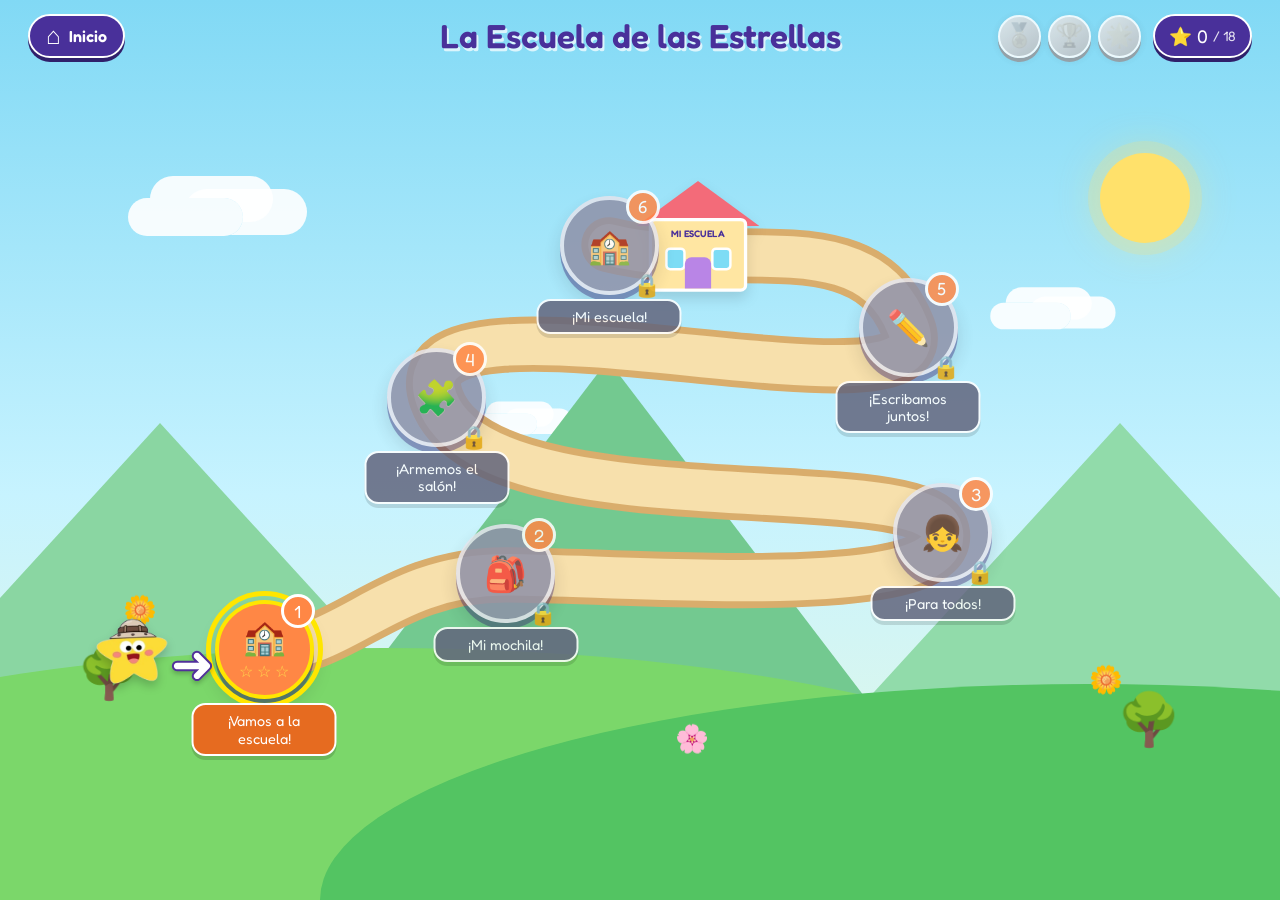
==== pages/certificado.html @ da43c196 "six juegos" ====
<!DOCTYPE html>
<html lang="es">
<head>
    <meta charset="UTF-8">
    <meta name="viewport" content="width=device-width, initial-scale=1.0">
    <meta name="theme-color" content="#101B48">
    <title>Certificado | Estrellitas del Saber</title>
    <link rel="icon" type="image/webp" href="../img/personajes/starly/starly2.webp">
    <link rel="stylesheet" href="../styles/global.css">
    <link rel="stylesheet" href="../styles/certificado.css">
    <script src="../js/certificado.js" defer></script>
</head>
<body>
    <main class="certificado-final" id="certificado-final">
        <div class="certificado-cielo" id="certificado-cielo" aria-hidden="true"></div>

        <section class="final-escena final-escena-certificado" id="escena-certificado">
            <header class="final-encabezado">
                <span class="final-marca">ESTRELLITAS DEL SABER</span>
                <h1>¡Misión cumplida!</h1>
                <p>¡Completaste nuestra aventura!</p>
            </header>

            <div class="final-entrega">
                <div class="final-starly">
                    <img
                        src="../img/personajes/starly/starly2.webp"
                        alt="Starly felicitando al tripulante"
                        class="final-starly-imagen"
                    >
                    <div class="final-starly-sombra"></div>
                </div>

                <article class="final-diploma" id="diploma">
                    <div class="final-diploma-interior">
                        <div class="final-diploma-decoracion">★ ✦ ★</div>
                        <p class="final-diploma-marca">ESTRELLITAS DEL SABER</p>
                        <h2>Certificado de logro</h2>
                        <p>Se reconoce a nuestro</p>
                        <strong class="final-diploma-nombre">¡Gran Tripulante!</strong>
                        <p class="final-diploma-descripcion">
                            Por completar las seis misiones de esta
                            aventura y aprender que todos los niños
                            y las niñas tienen derecho a la educación.
                        </p>
                        <div class="final-diploma-medalla">
                            <span>★</span>
                            <strong>ESTRELLA<br>DEL SABER</strong>
                        </div>
                        <p class="final-diploma-estrellas" id="certificado-estrellas">
                            18 estrellas de aventura
                        </p>
                        <p class="final-diploma-firma">Con cariño, Starly</p>
                    </div>
                </article>
            </div>

            <p class="final-mensaje" id="mensaje-certificado" aria-live="polite">
                ¡Lo logramos, tripulante!
            </p>

            <div class="final-acciones">
                <button class="final-boton final-boton-secundario"
                        id="btn-guardar" type="button">
                    Guardar certificado
                </button>
                <button class="final-boton final-boton-principal"
                        id="btn-continuar" type="button" disabled>
                    Finalizar aventura
                </button>
            </div>
        </section>

        <section class="final-escena final-escena-despedida"
                 id="escena-despedida" hidden>
            <div class="final-despedida-texto"
                 id="texto-despedida" aria-live="polite">
                ¡Hasta pronto, tripulante!
            </div>

            <div class="final-espacio-vuelo">
                <div class="final-nave" id="final-nave">
                    <div class="final-nave-punta"></div>
                    <div class="final-nave-cuerpo"></div>
                    <div class="final-nave-ventana">
                        <img src="../img/personajes/starly/starly2.webp"
                             alt="Starly dentro de la nave">
                    </div>
                    <div class="final-nave-aleta final-nave-aleta-izquierda"></div>
                    <div class="final-nave-aleta final-nave-aleta-derecha"></div>
                    <div class="final-nave-motor"></div>
                    <div class="final-nave-fuego"></div>
                </div>
                <div class="final-plataforma"></div>
            </div>
        </section>

        <section class="final-escena final-escena-fin"
                 id="escena-fin" hidden>
            <div class="final-fin-contenido">
                <div class="final-fin-estrella">★</div>
                <h2>¡FIN!</h2>
                <p>¡Nunca dejes de aprender!</p>
                <span>ESTRELLITAS DEL SABER</span>
                <button class="final-boton final-boton-principal"
                        id="btn-volver" type="button">
                    Volver al mapa
                </button>
            </div>
        </section>

        <button class="final-control-audio"
                id="btn-audio" type="button"
                aria-label="Activar o desactivar narración">
            🔊
        </button>
    </main>
</body>
</html>
---- styles/global.css ----
/* ==========================================
   ESTRELLAS DEL SABER
   ESTILOS GLOBALES
========================================== */

/* ==========================================
   TIPOGRAFÍAS LOCALES
========================================== */

@font-face {
  font-family: 'Fredoka';
  src: url('./fonts/Fredoka-Regular.ttf') format('truetype');
  font-weight: 400;
  font-style: normal;
  font-display: swap;
}

@font-face {
  font-family: 'Fredoka';
  src: url('./fonts/Fredoka-SemiBold.ttf') format('truetype');
  font-weight: 600;
  font-style: normal;
  font-display: swap;
}

@font-face {
  font-family: 'Nunito';
  src: url('./fonts/Nunito-Regular.ttf') format('truetype');
  font-weight: 400;
  font-style: normal;
  font-display: swap;
}

@font-face {
  font-family: 'Nunito';
  src: url('./fonts/Nunito-Bold.ttf') format('truetype');
  font-weight: 700;
  font-style: normal;
  font-display: swap;
}

/* ==========================================
   2. VARIABLES DE COLORES
========================================== */

:root {

  /* Colores principales */
  --color-espacio: #171044;
  --color-morado: #49309A;
  --color-morado-claro: #8467D7;

  /* Colores de acento */
  --color-amarillo: #FFD84D;
  --color-naranja: #FF8745;
  --color-celeste: #55D6F5;

  /* Colores de texto */
  --color-blanco: #FFFFFF;
  --color-blanco-suave: #FFF9F0;

  /* Colores de retroalimentación */
  --color-acierto: #43C98B;
  --color-error: #F36B79;

  /* Tipografías */
  --fuente-titulos: 'Fredoka', sans-serif;
  --fuente-textos: 'Nunito', sans-serif;

}


/* ==========================================
   3. REINICIO DE ESTILOS
========================================== */

* {
  margin: 0;
  padding: 0;
  box-sizing: border-box;
}

html {
  width: 100%;
  min-height: 100%;
}

body {
  min-height: 100vh;
  min-height: 100dvh;

  font-family: var(--fuente-textos);
  font-size: 16px;

  color: var(--color-blanco);
  background-color: var(--color-espacio);

  -webkit-font-smoothing: antialiased;
}


/* ==========================================
   4. TIPOGRAFÍA GENERAL
========================================== */

h1,
h2,
h3,
h4,
h5,
h6 {
  font-family: var(--fuente-titulos);
  font-weight: 600;
  line-height: 1.2;
}

p {
  font-family: var(--fuente-textos);
  line-height: 1.5;
}

button,
input,
textarea,
select {
  font: inherit;
}


/* ==========================================
   5. ELEMENTOS GENERALES
========================================== */

img {
  display: block;
  max-width: 100%;
  height: auto;
}

button {
  cursor: pointer;
}

button:disabled {
  cursor: not-allowed;
}

a {
  color: inherit;
}

:focus-visible {
  outline: 3px solid var(--color-celeste);
  outline-offset: 4px;
}
---- styles/certificado.css ----
/* ESTRELLITAS DEL SABER - CERTIFICADO FINAL */

.certificado-final {
    --final-morado: var(--color-morado, #6241ad);
    --final-amarillo: var(--color-amarillo, #ffdc63);
    position: relative;
    isolation: isolate;
    min-height: 100vh;
    min-height: 100dvh;
    overflow: hidden;
    color: #ffffff;
    background:
        radial-gradient(ellipse at 50% 40%, #314f99 0%, transparent 65%),
        linear-gradient(180deg, #15265e 0%, #091331 100%);
}

.certificado-final [hidden] {
    display: none !important;
}

.certificado-cielo {
    position: absolute;
    inset: 0;
    z-index: -1;
    pointer-events: none;
    overflow: hidden;
}

.final-estrella-fondo {
    position: absolute;
    left: var(--x);
    top: var(--y);
    width: var(--tamano);
    height: var(--tamano);
    border-radius: 50%;
    background: #ffffff;
    opacity: .6;
    animation: final-titilar var(--duracion) ease-in-out infinite alternate;
    animation-delay: var(--retraso);
}

@keyframes final-titilar {
    from { opacity: .2; transform: scale(.7); }
    to { opacity: 1; transform: scale(1.3); }
}

.final-escena {
    position: relative;
    width: 100%;
    min-height: 100vh;
    min-height: 100dvh;
    padding: 25px 18px;
}

.final-escena-certificado {
    display: flex;
    flex-direction: column;
    align-items: center;
    justify-content: center;
    gap: 18px;
    text-align: center;
}

.final-encabezado h1,
.final-fin-contenido h2,
.final-despedida-texto {
    font-family: var(--fuente-titulos, inherit);
}

.final-encabezado h1 {
    margin: 8px 0;
    color: #ffec98;
    font-size: clamp(2rem, 5vw, 3.2rem);
    line-height: 1.15;
    text-shadow: 0 4px 12px #0005;
}

.final-encabezado p {
    margin: 0;
    font-size: clamp(.95rem, 2vw, 1.15rem);
}

.final-marca {
    color: var(--final-amarillo);
    font-size: .8rem;
    font-weight: 800;
    letter-spacing: .15em;
}

.final-entrega {
    display: flex;
    align-items: center;
    justify-content: center;
    gap: 25px;
    width: min(100%, 900px);
}

.final-starly {
    flex: 0 0 22%;
    animation: final-flotar 2.6s ease-in-out infinite;
}

.final-starly-imagen {
    display: block;
    width: 100%;
    max-width: 190px;
    max-height: 240px;
    object-fit: contain;
    filter: drop-shadow(0 8px 12px #0005);
}

.final-starly-sombra {
    width: 65%;
    height: 12px;
    margin: 0 auto;
    border-radius: 50%;
    background: #0005;
    filter: blur(6px);
}

@keyframes final-flotar {
    0%, 100% { transform: translateY(0); }
    50% { transform: translateY(-12px); }
}

.final-diploma {
    flex: 1;
    max-width: 600px;
    padding: 9px;
    border: 5px solid #e7b94d;
    border-radius: 15px;
    background: #fff6d6;
    color: #30345f;
    box-shadow: 0 15px 40px #0005;
    animation: final-entregar .8s ease both;
}

.final-diploma-interior {
    padding: clamp(15px, 3vw, 28px);
    border: 2px solid #e1c57d;
    border-radius: 7px;
    background:
        radial-gradient(circle at top, #ffffff 0%, transparent 70%),
        #fffaf0;
}

.final-diploma-decoracion {
    color: #d9a82d;
    font-size: 1.5rem;
    letter-spacing: .25em;
}

.final-diploma-marca {
    margin: 7px 0;
    color: var(--final-morado);
    font-size: .75rem;
    font-weight: 800;
    letter-spacing: .12em;
}

.final-diploma h2 {
    margin: 8px 0 14px;
    color: #51358c;
    font-family: var(--fuente-titulos, inherit);
    font-size: clamp(1.4rem, 3vw, 2.2rem);
}

.final-diploma p {
    margin: 9px auto;
    line-height: 1.5;
}

.final-diploma-nombre {
    display: block;
    margin: 10px 0;
    color: #aa7b20;
    font-family: var(--fuente-titulos, inherit);
    font-size: clamp(1.4rem, 3vw, 2rem);
}

.final-diploma-descripcion {
    max-width: 420px;
    font-size: .95rem;
}

.final-diploma-medalla {
    display: inline-flex;
    align-items: center;
    justify-content: center;
    gap: 9px;
    margin: 12px auto;
    padding: 8px 18px;
    border: 2px solid #d8ab38;
    border-radius: 40px;
    background: #fff0b5;
    color: #77551b;
}

.final-diploma-medalla span {
    font-size: 2rem;
}

.final-diploma-medalla strong {
    font-size: .72rem;
    line-height: 1.25;
}

.final-diploma-estrellas {
    color: #a67b21;
    font-size: .85rem;
    font-weight: 800;
}

.final-diploma-firma {
    color: var(--final-morado);
    font-weight: 800;
}

@keyframes final-entregar {
    from {
        opacity: 0;
        transform: translateY(35px) scale(.88);
    }
    to {
        opacity: 1;
        transform: translateY(0) scale(1);
    }
}

.final-mensaje {
    min-height: 28px;
    margin: 0;
    color: #ffefa2;
    font-size: clamp(1rem, 2.5vw, 1.3rem);
    font-weight: 800;
}

.final-acciones {
    display: flex;
    justify-content: center;
    flex-wrap: wrap;
    gap: 12px;
}

.final-boton {
    min-height: 48px;
    padding: 11px 22px;
    border: 3px solid #ffffff;
    border-radius: 30px;
    font-family: var(--fuente-titulos, inherit);
    font-size: 1rem;
    font-weight: 800;
    cursor: pointer;
    transition: transform .2s ease, opacity .2s ease;
}

.final-boton:hover:not(:disabled) {
    transform: translateY(-3px);
}

.final-boton:focus-visible,
.final-control-audio:focus-visible {
    outline: 4px solid var(--final-amarillo);
    outline-offset: 4px;
}

.final-boton:disabled {
    opacity: .55;
    cursor: wait;
}

.final-boton-principal {
    background: var(--final-amarillo);
    color: #42256f;
    box-shadow: 0 5px 0 #b48128;
}

.final-boton-secundario {
    background: var(--final-morado);
    color: #ffffff;
    box-shadow: 0 5px 0 #32216a;
}

.final-control-audio {
    position: fixed;
    z-index: 50;
    top: 16px;
    right: 16px;
    display: grid;
    place-items: center;
    width: 45px;
    height: 45px;
    border: 2px solid #ffffff;
    border-radius: 50%;
    background: var(--final-morado);
    color: #ffffff;
    font-size: 1.3rem;
    cursor: pointer;
}

.final-escena-despedida {
    text-align: center;
}

.final-despedida-texto {
    position: relative;
    z-index: 5;
    max-width: 750px;
    margin: 9vh auto 0;
    color: #fff0a0;
    font-size: clamp(1.5rem, 4vw, 2.7rem);
    font-weight: 800;
    text-shadow: 0 4px 14px #0007;
}

.final-espacio-vuelo {
    position: absolute;
    inset: 0;
    overflow: hidden;
}

.final-plataforma {
    position: absolute;
    bottom: 9%;
    left: 50%;
    width: min(360px, 75vw);
    height: 28px;
    transform: translateX(-50%);
    border-radius: 50%;
    background: #4865a0;
    box-shadow: 0 0 30px #89baff44;
}

.final-nave {
    position: absolute;
    z-index: 2;
    bottom: calc(9% + 20px);
    left: 50%;
    width: 150px;
    height: 225px;
    transform: translateX(-50%);
    transform-origin: center 70%;
    filter: drop-shadow(0 10px 12px #0005);
}

.final-nave-punta {
    position: absolute;
    z-index: 2;
    top: 0;
    left: 25px;
    width: 100px;
    height: 130px;
    background: #f16a7b;
    clip-path: polygon(50% 0, 100% 100%, 0 100%);
}

.final-nave-cuerpo {
    position: absolute;
    z-index: 3;
    top: 90px;
    left: 25px;
    width: 100px;
    height: 110px;
    border-radius: 12px 12px 35px 35px;
    background: linear-gradient(90deg, #c4e4ff, #ffffff, #b5d6f5);
}

.final-nave-ventana {
    position: absolute;
    z-index: 5;
    top: 92px;
    left: 46px;
    display: grid;
    place-items: center;
    width: 58px;
    height: 58px;
    overflow: hidden;
    border: 7px solid #6173b5;
    border-radius: 50%;
    background: #a6eaff;
}

.final-nave-ventana img {
    width: 100%;
    height: 100%;
    object-fit: contain;
}

.final-nave-aleta {
    position: absolute;
    z-index: 1;
    bottom: 24px;
    width: 47px;
    height: 80px;
    background: #f16a7b;
}

.final-nave-aleta-izquierda {
    left: 0;
    clip-path: polygon(100% 0, 100% 100%, 0 100%);
}

.final-nave-aleta-derecha {
    right: 0;
    clip-path: polygon(0 0, 100% 100%, 0 100%);
}

.final-nave-motor {
    position: absolute;
    z-index: 4;
    bottom: 20px;
    left: 40px;
    width: 70px;
    height: 22px;
    border-radius: 8px;
    background: #5369aa;
}

.final-nave-fuego {
    position: absolute;
    z-index: 0;
    bottom: -70px;
    left: 52px;
    width: 46px;
    height: 105px;
    opacity: 0;
    background: linear-gradient(
        #fff7a1,
        #ffc22b 40%,
        #ff693d 80%,
        transparent
    );
    clip-path: polygon(0 0, 100% 0, 75% 75%, 50% 100%, 25% 75%);
    transform-origin: top;
}

.final-nave.encendida .final-nave-fuego {
    opacity: 1;
    animation: final-fuego .15s ease-in-out infinite alternate;
}

.final-nave.temblando {
    animation: final-temblor .15s linear infinite alternate;
}

.final-nave.despegando {
    animation: final-despegue 5s cubic-bezier(.35, 0, .65, 1) forwards;
}

@keyframes final-fuego {
    from { transform: scaleY(.8); }
    to { transform: scaleY(1.15); }
}

@keyframes final-temblor {
    from { translate: -3px 0; }
    to { translate: 3px 0; }
}

@keyframes final-despegue {
    0% {
        transform: translateX(-50%) translateY(0) scale(1);
        opacity: 1;
    }
    20% {
        transform: translateX(-50%) translateY(-55px) scale(1);
    }
    50% {
        transform: translateX(-40%) translateY(-35vh) scale(.7);
    }
    80% {
        transform: translateX(10vw) translateY(-70vh) scale(.25);
        opacity: 1;
    }
    100% {
        transform: translateX(20vw) translateY(-100vh) scale(.03);
        opacity: 0;
    }
}

.final-escena-fin {
    display: grid;
    place-items: center;
    text-align: center;
}

.final-fin-contenido {
    display: flex;
    flex-direction: column;
    align-items: center;
    gap: 15px;
    animation: final-aparecer 1s ease both;
}

.final-fin-estrella {
    color: var(--final-amarillo);
    font-size: 5rem;
    filter: drop-shadow(0 0 20px #ffdf64);
    animation: final-flotar 3s ease-in-out infinite;
}

.final-fin-contenido h2 {
    margin: 0;
    color: #fff0a0;
    font-size: clamp(4rem, 12vw, 7rem);
}

.final-fin-contenido p {
    margin: 0;
    font-size: clamp(1.2rem, 3vw, 1.8rem);
    font-weight: 800;
}

.final-fin-contenido > span {
    color: #c4d8ff;
    font-size: .85rem;
    font-weight: 800;
    letter-spacing: .15em;
}

.final-fin-contenido .final-boton {
    margin-top: 20px;
}

@keyframes final-aparecer {
    from { opacity: 0; }
    to { opacity: 1; }
}

@media (max-width: 650px) {
    .final-escena-certificado {
        padding: 65px 12px 24px;
        gap: 12px;
    }

    .final-entrega {
        flex-direction: column;
        gap: 6px;
    }

    .final-starly {
        flex: none;
        width: 100px;
    }

    .final-starly-imagen {
        max-height: 110px;
    }

    .final-diploma {
        width: min(100%, 440px);
    }

    .final-diploma-interior {
        padding: 12px;
    }

    .final-diploma p {
        margin: 6px auto;
    }

    .final-boton {
        padding: 10px 15px;
        font-size: .9rem;
    }

    .final-nave {
        scale: .8;
        transform-origin: bottom center;
    }
}

@media (max-height: 700px) and (min-width: 651px) {
    .final-escena-certificado {
        gap: 8px;
        padding: 12px;
    }

    .final-starly-imagen {
        max-height: 155px;
    }

    .final-diploma-interior {
        padding: 10px 18px;
    }
}

@media (prefers-reduced-motion: reduce) {
    .final-estrella-fondo,
    .final-starly,
    .final-diploma,
    .final-fin-estrella {
        animation: none;
    }

    .final-nave.temblando {
        animation: none;
    }

    .final-nave.despegando {
        animation: final-despegue-reducido .5s ease forwards;
    }

    @keyframes final-despegue-reducido {
        to {
            opacity: 0;
            transform: translateX(-50%) translateY(-80px) scale(.5);
        }
    }
}

@media print {
    @page {
        size: landscape;
        margin: 12mm;
    }

    body,
    .certificado-final {
        background: #ffffff !important;
    }

    .certificado-cielo,
    .final-encabezado,
    .final-starly,
    .final-mensaje,
    .final-acciones,
    .final-control-audio,
    .final-escena-despedida,
    .final-escena-fin {
        display: none !important;
    }

    .final-escena-certificado {
        display: flex !important;
        min-height: auto;
        padding: 0;
    }

    .final-entrega {
        width: 100%;
    }

    .final-diploma {
        width: 100%;
        max-width: none;
        animation: none;
        box-shadow: none;
        print-color-adjust: exact;
        -webkit-print-color-adjust: exact;
    }

    .final-diploma-interior {
        padding: 35px;
    }
}
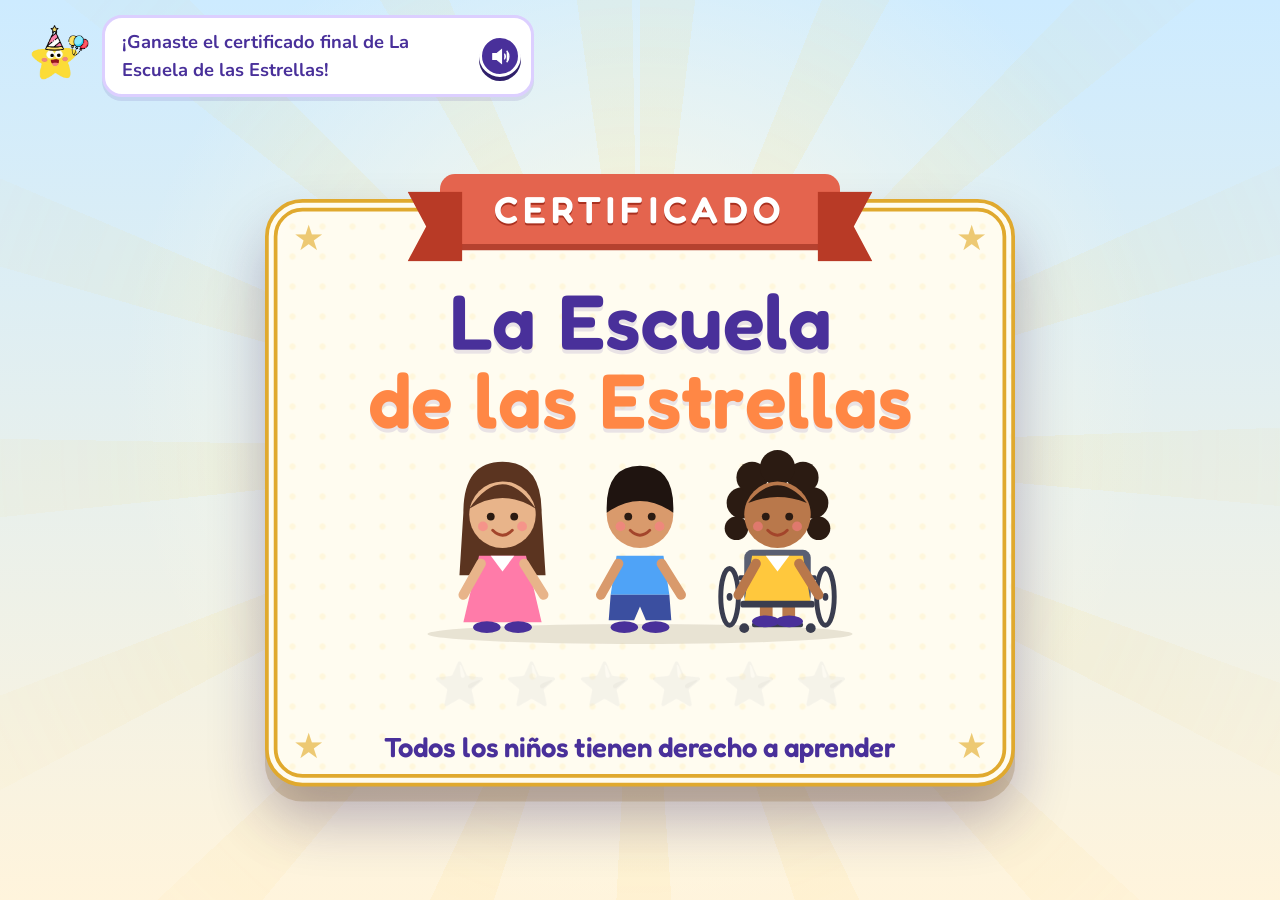
==== commit 7b68e991: "fy" ====
--- a/pages/certificado.html
+++ b/pages/certificado.html
@@ -1,120 +1,117 @@
-
 <!DOCTYPE html>
 <html lang="es">
 <head>
     <meta charset="UTF-8">
     <meta name="viewport" content="width=device-width, initial-scale=1.0">
-    <meta name="theme-color" content="#101B48">
     <title>Certificado | Estrellitas del Saber</title>
-    <link rel="icon" type="image/webp" href="../img/personajes/starly/starly2.webp">
     <link rel="stylesheet" href="../styles/global.css">
     <link rel="stylesheet" href="../styles/certificado.css">
     <script src="../js/certificado.js" defer></script>
 </head>
-<body>
-    <main class="certificado-final" id="certificado-final">
-        <div class="certificado-cielo" id="certificado-cielo" aria-hidden="true"></div>
+<body class="cer-pagina">
+    <main class="cer-escena" id="cer-escena">
 
-        <section class="final-escena final-escena-certificado" id="escena-certificado">
-            <header class="final-encabezado">
-                <span class="final-marca">ESTRELLITAS DEL SABER</span>
-                <h1>¡Misión cumplida!</h1>
-                <p>¡Completaste nuestra aventura!</p>
-            </header>
+        <!-- Fondo: de día para el certificado, de noche para el viaje -->
+        <div class="cer-cielo"></div>
+        <div class="cer-rayos" id="cer-rayos"></div>
+        <div class="cer-noche"></div>
+        <div class="cer-globos" id="cer-globos"></div>
+        <div class="cer-estrellas" id="cer-estrellas"></div>
+        <span class="cer-planeta p1"></span>
+        <span class="cer-planeta p2"></span>
 
-            <div class="final-entrega">
-                <div class="final-starly">
-                    <img
-                        src="../img/personajes/starly/starly2.webp"
-                        alt="Starly felicitando al tripulante"
-                        class="final-starly-imagen"
-                    >
-                    <div class="final-starly-sombra"></div>
-                </div>
+        <!-- Starly -->
+        <div class="cer-guia" id="cer-guia">
+            <img
+                src="../img/personajes/starly/starly_globos.webp"
+                alt="Starly"
+                class="cer-starly"
+                id="cer-starly"
+            >
 
-                <article class="final-diploma" id="diploma">
-                    <div class="final-diploma-interior">
-                        <div class="final-diploma-decoracion">★ ✦ ★</div>
-                        <p class="final-diploma-marca">ESTRELLITAS DEL SABER</p>
-                        <h2>Certificado de logro</h2>
-                        <p>Se reconoce a nuestro</p>
-                        <strong class="final-diploma-nombre">¡Gran Tripulante!</strong>
-                        <p class="final-diploma-descripcion">
-                            Por completar las seis misiones de esta
-                            aventura y aprender que todos los niños
-                            y las niñas tienen derecho a la educación.
-                        </p>
-                        <div class="final-diploma-medalla">
-                            <span>★</span>
-                            <strong>ESTRELLA<br>DEL SABER</strong>
-                        </div>
-                        <p class="final-diploma-estrellas" id="certificado-estrellas">
-                            18 estrellas de aventura
-                        </p>
-                        <p class="final-diploma-firma">Con cariño, Starly</p>
-                    </div>
-                </article>
-            </div>
+            <div class="cer-dialogo">
+                <p id="cer-mensaje" aria-live="polite">¡Ganaste el certificado final!</p>
 
-            <p class="final-mensaje" id="mensaje-certificado" aria-live="polite">
-                ¡Lo logramos, tripulante!
-            </p>
-
-            <div class="final-acciones">
-                <button class="final-boton final-boton-secundario"
-                        id="btn-guardar" type="button">
-                    Guardar certificado
-                </button>
-                <button class="final-boton final-boton-principal"
-                        id="btn-continuar" type="button" disabled>
-                    Finalizar aventura
+                <button type="button" id="cer-audio" class="cer-audio" aria-label="Escuchar a Starly">
+                    <svg viewBox="0 0 24 24" aria-hidden="true">
+                        <path d="M4 9v6h4l5 4V5L8 9H4z"></path>
+                        <path d="M16 9a5 5 0 0 1 0 6M18.5 6a9 9 0 0 1 0 12"></path>
+                    </svg>
                 </button>
             </div>
-        </section>
+        </div>
 
-        <section class="final-escena final-escena-despedida"
-                 id="escena-despedida" hidden>
-            <div class="final-despedida-texto"
-                 id="texto-despedida" aria-live="polite">
-                ¡Hasta pronto, tripulante!
+        <!-- El certificado -->
+        <div class="cer-zona" id="cer-zona">
+            <div class="cer-caja" id="cer-caja">
+                <div class="cer-escala">
+                    <section class="cer-diploma" id="cer-diploma" aria-label="Certificado Estrellitas del Saber">
+                        <div class="cer-marco">
+                            <span class="cer-esquina e1">★</span>
+                            <span class="cer-esquina e2">★</span>
+                            <span class="cer-esquina e3">★</span>
+                            <span class="cer-esquina e4">★</span>
+
+                            <div class="cer-cinta"><span>CERTIFICADO</span></div>
+
+                            <h1 class="cer-titulo" id="cer-titulo" aria-label="Estrellitas del Saber"></h1>
+
+                            <div class="cer-ninos" id="cer-ninos"></div>
+
+                            <ol class="cer-sellos" id="cer-sellos" aria-label="Misiones completadas">
+                                <li>⭐</li>
+                                <li>⭐</li>
+                                <li>⭐</li>
+                                <li>⭐</li>
+                                <li>⭐</li>
+                                <li>⭐</li>
+                            </ol>
+
+                            <p class="cer-lema">Todos los niños tienen derecho a aprender</p>
+
+                            <button type="button" class="cer-medalla" id="cer-medalla" aria-label="Medalla de estrella">
+                                <span class="cer-cintas"><i></i><i></i></span>
+                                <span class="cer-disco"><b>⭐</b></span>
+                            </button>
+
+                            <span class="cer-brillo" aria-hidden="true"></span>
+                        </div>
+                    </section>
+                </div>
             </div>
+        </div>
 
-            <div class="final-espacio-vuelo">
-                <div class="final-nave" id="final-nave">
-                    <div class="final-nave-punta"></div>
-                    <div class="final-nave-cuerpo"></div>
-                    <div class="final-nave-ventana">
-                        <img src="../img/personajes/starly/starly2.webp"
-                             alt="Starly dentro de la nave">
-                    </div>
-                    <div class="final-nave-aleta final-nave-aleta-izquierda"></div>
-                    <div class="final-nave-aleta final-nave-aleta-derecha"></div>
-                    <div class="final-nave-motor"></div>
-                    <div class="final-nave-fuego"></div>
-                </div>
-                <div class="final-plataforma"></div>
+        <!-- El cohete de Starly -->
+        <div class="cer-nave-pos" id="cer-nave-pos" hidden>
+            <div class="cer-nave" id="cer-nave">
+                <img
+                    src="../img/personajes/starly/starlycohete.webp"
+                    alt="Starly en su cohete"
+                    class="cer-cohete"
+                    id="cer-cohete"
+                    loading="eager"
+                    decoding="async"
+                >
+                <span class="cer-cohete-respaldo" id="cer-cohete-respaldo" hidden aria-hidden="true">🚀</span>
             </div>
-        </section>
+        </div>
 
-        <section class="final-escena final-escena-fin"
-                 id="escena-fin" hidden>
-            <div class="final-fin-contenido">
-                <div class="final-fin-estrella">★</div>
-                <h2>¡FIN!</h2>
-                <p>¡Nunca dejes de aprender!</p>
-                <span>ESTRELLITAS DEL SABER</span>
-                <button class="final-boton final-boton-principal"
-                        id="btn-volver" type="button">
-                    Volver al mapa
-                </button>
-            </div>
-        </section>
+        <div class="cer-lineas" id="cer-lineas"></div>
 
-        <button class="final-control-audio"
-                id="btn-audio" type="button"
-                aria-label="Activar o desactivar narración">
-            🔊
-        </button>
+        <div class="cer-fugaz" id="cer-fugaz" hidden>
+            <span class="cer-cola" id="cer-cola"></span>
+            <span class="cer-cabeza">★</span>
+        </div>
+
+        <p class="cer-despedida" id="cer-despedida" hidden aria-label="¡Hasta pronto!"></p>
+
+        <!-- Botones finales -->
+        <nav class="cer-botones" id="cer-botones" hidden>
+            <a href="../index.html" class="cer-boton cer-inicio"><span aria-hidden="true">🏠</span>Inicio</a>
+            <a href="mapa.html" class="cer-boton cer-mapa"><span aria-hidden="true">🗺️</span>Mapa</a>
+        </nav>
+
+        <div class="cer-efectos" id="cer-efectos"></div>
     </main>
 </body>
-</html>
+</html>
--- a/styles/certificado.css
+++ b/styles/certificado.css
@@ -1,657 +1,1228 @@
-
 /* ESTRELLITAS DEL SABER - CERTIFICADO FINAL */
 
-.certificado-final {
-    --final-morado: var(--color-morado, #6241ad);
-    --final-amarillo: var(--color-amarillo, #ffdc63);
-    position: relative;
-    isolation: isolate;
-    min-height: 100vh;
+.cer-pagina {
+    margin: 0;
     min-height: 100dvh;
     overflow: hidden;
-    color: #ffffff;
-    background:
-        radial-gradient(ellipse at 50% 40%, #314f99 0%, transparent 65%),
-        linear-gradient(180deg, #15265e 0%, #091331 100%);
-}
-
-.certificado-final [hidden] {
-    display: none !important;
-}
-
-.certificado-cielo {
-    position: absolute;
-    inset: 0;
-    z-index: -1;
-    pointer-events: none;
-    overflow: hidden;
-}
-
-.final-estrella-fondo {
-    position: absolute;
-    left: var(--x);
-    top: var(--y);
-    width: var(--tamano);
-    height: var(--tamano);
-    border-radius: 50%;
-    background: #ffffff;
-    opacity: .6;
-    animation: final-titilar var(--duracion) ease-in-out infinite alternate;
-    animation-delay: var(--retraso);
-}
-
-@keyframes final-titilar {
-    from { opacity: .2; transform: scale(.7); }
-    to { opacity: 1; transform: scale(1.3); }
-}
-
-.final-escena {
+    background: #BDE9FF;
+}
+
+.cer-escena,
+.cer-escena *,
+.cer-escena *::before,
+.cer-escena *::after {
+    box-sizing: border-box;
+}
+
+.cer-escena {
+    --cer-fuente: var(--fuente-titulos, "Trebuchet MS"), "Trebuchet MS", Arial, sans-serif;
+    --cer-morado: var(--color-morado, #5B3FB5);
+    --cer-amarillo: var(--color-amarillo, #FFD84D);
+    --cer-naranja: var(--color-naranja, #FF8745);
+    --cer-espacio: var(--color-espacio, #171044);
     position: relative;
     width: 100%;
-    min-height: 100vh;
-    min-height: 100dvh;
-    padding: 25px 18px;
-}
-
-.final-escena-certificado {
+    height: 100dvh;
+    overflow: hidden;
+    isolation: isolate;
+    font-family: var(--fuente-textos, "Trebuchet MS", Arial, sans-serif);
+    user-select: none;
+    -webkit-user-select: none;
+}
+
+.cer-escena [hidden] { display: none !important; }
+
+/* ---------- Fondo ---------- */
+
+.cer-cielo {
+    position: absolute;
+    inset: 0;
+    background:
+        radial-gradient(circle at 50% 44%, #FFFBEA, transparent 64%),
+        linear-gradient(180deg, #CDEBFF, #FFF4DC);
+}
+
+.cer-rayos {
+    position: absolute;
+    top: 50%;
+    left: 50%;
+    width: 170vmax;
+    height: 170vmax;
+    margin: -85vmax 0 0 -85vmax;
+    border-radius: 50%;
+    background: repeating-conic-gradient(rgba(255, 214, 84, 0.17) 0 7deg, transparent 7deg 22deg);
+    -webkit-mask-image: radial-gradient(circle, #000 0, transparent 55%);
+    mask-image: radial-gradient(circle, #000 0, transparent 55%);
+    opacity: 0;
+    transition: opacity 1.4s ease;
+}
+
+.cer-rayos.on {
+    opacity: 1;
+    animation: cer-girar 50s linear infinite;
+}
+
+.cer-noche {
+    position: absolute;
+    inset: 0;
+    opacity: 0;
+    background:
+        radial-gradient(ellipse at 72% 18%, rgba(110, 80, 220, 0.55), transparent 55%),
+        linear-gradient(180deg, #0B0830, #241672 62%, #3E2A94);
+    transition: opacity 2.6s ease;
+}
+
+.cer-estrellas {
+    position: absolute;
+    inset: 0;
+    opacity: 0;
+    transition: opacity 2.6s ease;
+}
+
+.cer-estrella-fondo {
+    position: absolute;
+    border-radius: 50%;
+    background: #FFFFFF;
+    animation: cer-titilar var(--t, 3s) ease-in-out infinite;
+    animation-delay: var(--r, 0s);
+}
+
+.cer-planeta {
+    position: absolute;
+    border-radius: 50%;
+    opacity: 0;
+    transition: opacity 3s ease;
+}
+
+.cer-planeta.p1 {
+    right: 7%;
+    bottom: 9%;
+    width: 17vmin;
+    height: 17vmin;
+    background: radial-gradient(circle at 32% 30%, #FFC58A, #E8647E 60%, #8C2F7A);
+    box-shadow: 0 0 40px rgba(255, 140, 120, 0.4);
+    animation: cer-flotar 7s ease-in-out infinite;
+}
+
+.cer-planeta.p1::after {
+    content: "";
+    position: absolute;
+    top: 42%;
+    left: -28%;
+    width: 156%;
+    height: 22%;
+    border: 5px solid rgba(255, 224, 160, 0.8);
+    border-radius: 50%;
+    transform: rotate(-16deg);
+}
+
+.cer-planeta.p2 {
+    top: 34%;
+    left: 5%;
+    width: 9vmin;
+    height: 9vmin;
+    background: radial-gradient(circle at 32% 30%, #BFEAFF, #4F8FF0 65%, #2B4FB0);
+    box-shadow: 0 0 30px rgba(110, 180, 255, 0.4);
+    animation: cer-flotar 9s ease-in-out infinite reverse;
+}
+
+.cer-escena.noche .cer-noche,
+.cer-escena.noche .cer-estrellas { opacity: 1; }
+
+.cer-escena.noche .cer-planeta { opacity: 0.95; }
+.cer-escena.noche .cer-rayos { opacity: 0; }
+
+.cer-globos {
+    position: absolute;
+    z-index: 4;
+    inset: 0;
+    overflow: hidden;
+    pointer-events: none;
+}
+
+/* ---------- Starly y su cuadro de texto ---------- */
+
+.cer-guia {
+    position: absolute;
+    z-index: 35;
+    top: 14px;
+    left: 14px;
+    display: flex;
+    align-items: center;
+    gap: 10px;
+    width: min(88%, 520px);
+    pointer-events: none;
+    transition: opacity 0.8s ease;
+}
+
+.cer-guia.fuera { opacity: 0; }
+
+.cer-starly {
+    width: 78px;
+    height: 84px;
+    flex-shrink: 0;
+    object-fit: contain;
+    animation: cer-flotar 3s ease-in-out infinite;
+}
+
+.cer-dialogo {
+    display: flex;
+    align-items: center;
+    flex: 0 1 auto;
+    min-width: 0;
+    gap: 10px;
+    min-height: 68px;
+    padding: 10px 10px 10px 17px;
+    border: 3px solid #DCCFFF;
+    border-radius: 20px;
+    background: #FFFFFF;
+    box-shadow: 0 4px 0 rgba(73, 48, 154, 0.12);
+}
+
+.cer-dialogo p {
+    flex: 1;
+    margin: 0;
+    color: #49309A;
+    font-size: clamp(0.9rem, 1.8vw, 1.15rem);
+    font-weight: 800;
+}
+
+.cer-audio {
+    display: grid;
+    place-items: center;
+    flex: 0 0 42px;
+    width: 42px;
+    height: 42px;
+    padding: 0;
+    border: 3px solid #FFFFFF;
+    border-radius: 50%;
+    background: #49309A;
+    box-shadow: 0 4px 0 #30206B;
+    cursor: pointer;
+    pointer-events: auto;
+}
+
+.cer-audio svg {
+    width: 23px;
+    height: 23px;
+    fill: #FFFFFF;
+    stroke: #FFFFFF;
+    stroke-width: 1.3;
+}
+
+.cer-audio.reproduciendo { animation: cer-pulso 1s infinite; }
+
+/* ---------- Certificado (se dibuja en 600 x 470 y se escala) ---------- */
+
+.cer-zona {
+    position: absolute;
+    z-index: 10;
+    top: 86px;
+    right: 0;
+    bottom: 0;
+    left: 0;
+    display: grid;
+    place-items: center;
+}
+
+.cer-caja {
+    position: relative;
+    width: calc(600px * var(--s, 1));
+    height: calc(470px * var(--s, 1));
+}
+
+.cer-escala {
+    position: absolute;
+    top: 0;
+    left: 0;
+    width: 600px;
+    height: 470px;
+    transform: scale(var(--s, 1));
+    transform-origin: 0 0;
+}
+
+.cer-diploma {
+    position: relative;
+    width: 100%;
+    height: 100%;
+    opacity: 0;
+}
+
+.cer-diploma.entra { animation: cer-cae 1.1s cubic-bezier(0.3, 1.35, 0.5, 1) forwards; }
+.cer-diploma.entrado { opacity: 1; animation: cer-respirar 4s ease-in-out infinite; }
+.cer-diploma.sacude { opacity: 1; animation: cer-sacudir 0.5s ease-out; }
+.cer-diploma.sale { opacity: 1; animation: cer-sale 1.2s cubic-bezier(0.6, 0, 0.8, 0.4) forwards; }
+
+.cer-marco {
+    position: relative;
+    width: 100%;
+    height: 100%;
+    padding: 52px 24px 18px;
+    border: 10px double #E0A92E;
+    border-radius: 30px;
+    background:
+        radial-gradient(circle, rgba(255, 214, 84, 0.13) 2px, transparent 3px) 0 0 / 24px 24px,
+        #FFFCF0;
+    box-shadow: 0 12px 0 rgba(125, 84, 20, 0.22), 0 26px 44px rgba(40, 20, 90, 0.3);
+    text-align: center;
+}
+
+.cer-esquina {
+    position: absolute;
+    color: #E7B94A;
+    font-size: 28px;
+    line-height: 1;
+    opacity: 0.75;
+    animation: cer-titilar 2.2s ease-in-out infinite;
+}
+
+.cer-esquina.e1 { top: 8px; left: 12px; }
+.cer-esquina.e2 { top: 8px; right: 12px; animation-delay: 0.5s; }
+.cer-esquina.e3 { bottom: 8px; left: 12px; animation-delay: 1s; }
+.cer-esquina.e4 { bottom: 8px; right: 12px; animation-delay: 1.5s; }
+
+/* Cinta roja de arriba */
+.cer-cinta {
+    position: absolute;
+    top: -30px;
+    left: 50%;
+    z-index: 2;
+    display: grid;
+    place-items: center;
+    width: 320px;
+    height: 56px;
+    border-radius: 12px;
+    background: #E4644E;
+    box-shadow: 0 5px 0 #B5412F;
+    color: #FFFFFF;
+    font-family: var(--cer-fuente);
+    font-size: 30px;
+    font-weight: 700;
+    letter-spacing: 0.14em;
+    text-shadow: 0 2px 0 #A9301F;
+    transform: translateX(-50%) scaleX(0);
+}
+
+.cer-cinta::before,
+.cer-cinta::after {
+    content: "";
+    position: absolute;
+    top: 14px;
+    z-index: -1;
+    width: 44px;
+    height: 56px;
+    background: #B83A26;
+}
+
+.cer-cinta::before { left: -26px; clip-path: polygon(0 0, 100% 0, 100% 100%, 0 100%, 34% 50%); }
+.cer-cinta::after { right: -26px; clip-path: polygon(0 0, 100% 0, 66% 50%, 100% 100%, 0 100%); }
+
+.cer-diploma.armado .cer-cinta {
+    animation: cer-cinta 0.6s cubic-bezier(0.3, 1.4, 0.5, 1) 0.9s forwards;
+}
+
+.cer-titulo {
+    margin: 4px 0 0;
+    font-family: var(--cer-fuente);
+    font-size: 62px;
+    font-weight: 800;
+    line-height: 1.02;
+}
+
+.cer-linea-titulo { display: block; }
+
+.cer-letra {
+    display: inline-block;
+    color: var(--c);
+    text-shadow: 0 3px 0 rgba(73, 48, 154, 0.12);
+    opacity: 0;
+}
+
+.cer-diploma.armado .cer-letra {
+    animation: cer-letra 0.55s cubic-bezier(0.3, 1.6, 0.5, 1) calc(1.2s + var(--i) * 0.055s) forwards;
+}
+
+.cer-espacio { display: inline-block; width: 0.28em; }
+
+.cer-ninos {
+    position: relative;
+    display: flex;
+    align-items: flex-end;
+    justify-content: center;
+    gap: 16px;
+    height: 144px;
+    margin-top: 12px;
+}
+
+.cer-ninos::after {
+    content: "";
+    position: absolute;
+    right: 18%;
+    bottom: -8px;
+    left: 18%;
+    height: 16px;
+    border-radius: 50%;
+    background: rgba(90, 70, 40, 0.14);
+}
+
+.cer-ninos > svg {
+    position: relative;
+    z-index: 1;
+    width: 94px;
+    height: 144px;
+    overflow: visible;
+    transform-origin: 50% 100%;
+    opacity: 0;
+}
+
+.cer-diploma.armado .cer-ninos > svg {
+    animation:
+        cer-sube 0.6s cubic-bezier(0.3, 1.5, 0.5, 1) calc(1.9s + var(--k) * 0.18s) forwards,
+        cer-salto 1.1s ease-in-out calc(3.2s + var(--k) * 0.3s) infinite;
+}
+
+.cer-diploma.armado .cer-ninos > svg:nth-child(3) {
+    animation:
+        cer-sube 0.6s cubic-bezier(0.3, 1.5, 0.5, 1) calc(1.9s + var(--k) * 0.18s) forwards,
+        cer-rodar 1.8s ease-in-out calc(3.2s + var(--k) * 0.3s) infinite;
+}
+
+/* Sellos de las misiones */
+.cer-sellos {
+    display: flex;
+    justify-content: center;
+    gap: 12px;
+    margin: 18px 0 0;
+    padding: 0;
+    list-style: none;
+}
+
+.cer-sellos li {
+    display: grid;
+    place-items: center;
+    width: 46px;
+    height: 46px;
+    font-size: 34px;
+    line-height: 1;
+    filter: grayscale(1);
+    opacity: 0.22;
+}
+
+.cer-sellos li.on {
+    filter: none;
+    opacity: 1;
+    animation: cer-sello 0.5s cubic-bezier(0.3, 1.6, 0.5, 1);
+}
+
+.cer-lema {
+    margin: 10px 0 0;
+    color: var(--cer-morado);
+    font-family: var(--cer-fuente);
+    font-size: 22px;
+    font-weight: 700;
+}
+
+/* Medalla que se "sella" al final */
+.cer-medalla {
+    position: absolute;
+    right: -34px;
+    bottom: -42px;
+    z-index: 3;
+    width: 112px;
+    height: 140px;
+    padding: 0;
+    border: 0;
+    background: none;
+    cursor: pointer;
+    opacity: 0;
+    -webkit-tap-highlight-color: transparent;
+}
+
+.cer-medalla.sellada { animation: cer-sellar 0.6s cubic-bezier(0.3, 1.5, 0.5, 1) forwards; }
+.cer-medalla.brinca { animation: cer-brinco 0.5s ease-out; opacity: 1; }
+
+.cer-cintas i {
+    position: absolute;
+    top: 70px;
+    width: 34px;
+    height: 68px;
+    background: #4FA3F7;
+    clip-path: polygon(0 0, 100% 0, 100% 100%, 50% 82%, 0 100%);
+}
+
+.cer-cintas i:first-child { left: 22px; transform: rotate(12deg); }
+.cer-cintas i:last-child { right: 22px; background: #E8503A; transform: rotate(-12deg); }
+
+.cer-disco {
+    position: absolute;
+    top: 0;
+    left: 6px;
+    display: grid;
+    place-items: center;
+    width: 100px;
+    height: 100px;
+    border: 6px solid #FFE9A0;
+    border-radius: 50%;
+    background: radial-gradient(circle at 35% 30%, #FFE98A, #F2B230 70%, #D4921A);
+    box-shadow: 0 6px 0 #B9801A, 0 0 0 4px rgba(255, 214, 84, 0.45);
+}
+
+.cer-disco b {
+    font-size: 50px;
+    line-height: 1;
+    filter: drop-shadow(0 3px 0 rgba(150, 80, 0, 0.3));
+}
+
+/* Destello que pasa por encima */
+.cer-brillo {
+    position: absolute;
+    inset: 0;
+    overflow: hidden;
+    border-radius: 20px;
+    pointer-events: none;
+}
+
+.cer-brillo::before {
+    content: "";
+    position: absolute;
+    top: -20%;
+    left: -40%;
+    width: 30%;
+    height: 140%;
+    background: linear-gradient(90deg, transparent, rgba(255, 255, 255, 0.75), transparent);
+    transform: skewX(-20deg);
+    animation: cer-pasar 4.5s ease-in-out 4s infinite;
+}
+
+/* ---------- Cohete de Starly ---------- */
+
+.cer-nave-pos {
+    position: absolute;
+    z-index: 20;
+    inset: 0;
+    display: grid;
+    place-items: center;
+    pointer-events: none;
+}
+
+.cer-nave {
+    --ancho: clamp(160px, 38vmin, 290px);
+    width: var(--ancho);
+    margin-top: 6vh;
+}
+
+.cer-cohete {
+    display: block;
+    width: 100%;
+    height: auto;
+    filter: drop-shadow(0 12px 18px rgba(10, 5, 50, 0.45));
+    animation: cer-flotar 2.2s ease-in-out infinite;
+}
+
+.cer-cohete-respaldo {
+    display: block;
+    font-size: clamp(5rem, 16vmin, 9rem);
+    line-height: 1;
+    text-align: center;
+    animation: cer-flotar 2.2s ease-in-out infinite;
+}
+
+.cer-cohete.brinca { animation: cer-brinco 0.5s ease-out, cer-flotar 2.2s ease-in-out 0.5s infinite; }
+.cer-nave-pos.despega .cer-cohete { animation: cer-vibrar 0.09s linear infinite; }
+
+/* ---------- Viaje ---------- */
+
+.cer-lineas {
+    position: absolute;
+    z-index: 18;
+    inset: 0;
+    overflow: hidden;
+    pointer-events: none;
+}
+
+.cer-linea {
+    position: absolute;
+    left: 0;
+    height: 3px;
+    border-radius: 3px;
+    background: linear-gradient(90deg, transparent, rgba(255, 255, 255, 0.85));
+    animation: cer-correr linear forwards;
+}
+
+.cer-chispa {
+    position: absolute;
+    z-index: 19;
+    color: #FFE27A;
+    font-size: 22px;
+    line-height: 1;
+    pointer-events: none;
+    text-shadow: 0 0 8px #FFB84A;
+    animation: cer-chispa 0.8s ease-out forwards;
+}
+
+.cer-fugaz {
+    position: absolute;
+    z-index: 25;
+    width: 0;
+    height: 0;
+}
+
+.cer-cabeza {
+    position: absolute;
+    top: 0;
+    left: 0;
+    color: #FFF6B8;
+    font-size: 38px;
+    line-height: 1;
+    text-shadow: 0 0 12px #FFD454, 0 0 28px #FFB84A;
+    transform: translate(-50%, -50%);
+}
+
+.cer-cola {
+    position: absolute;
+    top: -3px;
+    right: 0;
+    width: 260px;
+    height: 6px;
+    border-radius: 6px;
+    background: linear-gradient(90deg, transparent, rgba(255, 232, 150, 0.95));
+    transform-origin: 100% 50%;
+}
+
+.cer-despedida {
+    position: absolute;
+    z-index: 26;
+    top: 28%;
+    right: 0;
+    left: 0;
+    margin: 0;
+    padding: 0 22px;
+    font-family: var(--cer-fuente);
+    font-size: clamp(3.4rem, 13vw, 7.2rem);
+    font-weight: 800;
+    line-height: 1.1;
+    text-align: center;
+    filter: drop-shadow(0 6px 0 rgba(23, 16, 68, 0.55)) drop-shadow(0 0 24px rgba(255, 216, 77, 0.35));
+}
+
+.cer-despedida::before,
+.cer-despedida::after {
+    content: "⭐";
+    position: absolute;
+    top: 46%;
+    font-size: 0.34em;
+    animation: cer-titilar 1.8s ease-in-out infinite;
+}
+
+.cer-despedida::before { left: 10%; }
+.cer-despedida::after { right: 10%; animation-delay: 0.8s; }
+
+/* Letras en amarillo y naranja con borde morado, como el logo del juego */
+.cer-palabra {
+    position: relative;
+    display: inline-block;
+    padding: 0 0.03em;
+    opacity: 0;
+    animation:
+        cer-palabra 0.7s cubic-bezier(0.3, 1.5, 0.5, 1) calc(var(--i) * 0.11s) forwards,
+        cer-ola 2.6s ease-in-out calc(1.4s + var(--i) * 0.1s) infinite;
+}
+
+.cer-trazo {
+    position: absolute;
+    top: 0;
+    left: 0.03em;
+    color: var(--cer-morado);
+    -webkit-text-stroke: 0.2em var(--cer-morado);
+    pointer-events: none;
+}
+
+.cer-relleno {
+    position: relative;
+    color: transparent;
+    background: linear-gradient(180deg, #FFF3A6 0%, var(--cer-amarillo) 45%, var(--cer-naranja) 100%);
+    -webkit-background-clip: text;
+    background-clip: text;
+}
+
+.cer-espacio-desp { display: inline-block; width: 0.3em; }
+
+.cer-botones {
+    position: absolute;
+    z-index: 30;
+    right: 0;
+    bottom: 11%;
+    left: 0;
+    display: flex;
+    justify-content: center;
+    gap: 20px;
+    padding: 0 16px;
+}
+
+.cer-boton {
     display: flex;
     flex-direction: column;
     align-items: center;
-    justify-content: center;
-    gap: 18px;
-    text-align: center;
-}
-
-.final-encabezado h1,
-.final-fin-contenido h2,
-.final-despedida-texto {
-    font-family: var(--fuente-titulos, inherit);
-}
-
-.final-encabezado h1 {
-    margin: 8px 0;
-    color: #ffec98;
-    font-size: clamp(2rem, 5vw, 3.2rem);
-    line-height: 1.15;
-    text-shadow: 0 4px 12px #0005;
-}
-
-.final-encabezado p {
-    margin: 0;
-    font-size: clamp(.95rem, 2vw, 1.15rem);
-}
-
-.final-marca {
-    color: var(--final-amarillo);
-    font-size: .8rem;
-    font-weight: 800;
-    letter-spacing: .15em;
-}
-
-.final-entrega {
-    display: flex;
-    align-items: center;
-    justify-content: center;
-    gap: 25px;
-    width: min(100%, 900px);
-}
-
-.final-starly {
-    flex: 0 0 22%;
-    animation: final-flotar 2.6s ease-in-out infinite;
-}
-
-.final-starly-imagen {
-    display: block;
-    width: 100%;
-    max-width: 190px;
-    max-height: 240px;
-    object-fit: contain;
-    filter: drop-shadow(0 8px 12px #0005);
-}
-
-.final-starly-sombra {
-    width: 65%;
-    height: 12px;
-    margin: 0 auto;
-    border-radius: 50%;
-    background: #0005;
-    filter: blur(6px);
-}
-
-@keyframes final-flotar {
-    0%, 100% { transform: translateY(0); }
-    50% { transform: translateY(-12px); }
-}
-
-.final-diploma {
-    flex: 1;
-    max-width: 600px;
-    padding: 9px;
-    border: 5px solid #e7b94d;
-    border-radius: 15px;
-    background: #fff6d6;
-    color: #30345f;
-    box-shadow: 0 15px 40px #0005;
-    animation: final-entregar .8s ease both;
-}
-
-.final-diploma-interior {
-    padding: clamp(15px, 3vw, 28px);
-    border: 2px solid #e1c57d;
-    border-radius: 7px;
-    background:
-        radial-gradient(circle at top, #ffffff 0%, transparent 70%),
-        #fffaf0;
-}
-
-.final-diploma-decoracion {
-    color: #d9a82d;
-    font-size: 1.5rem;
-    letter-spacing: .25em;
-}
-
-.final-diploma-marca {
-    margin: 7px 0;
-    color: var(--final-morado);
-    font-size: .75rem;
-    font-weight: 800;
-    letter-spacing: .12em;
-}
-
-.final-diploma h2 {
-    margin: 8px 0 14px;
-    color: #51358c;
-    font-family: var(--fuente-titulos, inherit);
-    font-size: clamp(1.4rem, 3vw, 2.2rem);
-}
-
-.final-diploma p {
-    margin: 9px auto;
-    line-height: 1.5;
-}
-
-.final-diploma-nombre {
-    display: block;
-    margin: 10px 0;
-    color: #aa7b20;
-    font-family: var(--fuente-titulos, inherit);
-    font-size: clamp(1.4rem, 3vw, 2rem);
-}
-
-.final-diploma-descripcion {
-    max-width: 420px;
-    font-size: .95rem;
-}
-
-.final-diploma-medalla {
-    display: inline-flex;
-    align-items: center;
-    justify-content: center;
-    gap: 9px;
-    margin: 12px auto;
-    padding: 8px 18px;
-    border: 2px solid #d8ab38;
-    border-radius: 40px;
-    background: #fff0b5;
-    color: #77551b;
-}
-
-.final-diploma-medalla span {
-    font-size: 2rem;
-}
-
-.final-diploma-medalla strong {
-    font-size: .72rem;
-    line-height: 1.25;
-}
-
-.final-diploma-estrellas {
-    color: #a67b21;
-    font-size: .85rem;
-    font-weight: 800;
-}
-
-.final-diploma-firma {
-    color: var(--final-morado);
-    font-weight: 800;
-}
-
-@keyframes final-entregar {
-    from {
-        opacity: 0;
-        transform: translateY(35px) scale(.88);
-    }
-    to {
-        opacity: 1;
-        transform: translateY(0) scale(1);
-    }
-}
-
-.final-mensaje {
-    min-height: 28px;
-    margin: 0;
-    color: #ffefa2;
-    font-size: clamp(1rem, 2.5vw, 1.3rem);
-    font-weight: 800;
-}
-
-.final-acciones {
-    display: flex;
-    justify-content: center;
-    flex-wrap: wrap;
-    gap: 12px;
-}
-
-.final-boton {
-    min-height: 48px;
-    padding: 11px 22px;
-    border: 3px solid #ffffff;
-    border-radius: 30px;
-    font-family: var(--fuente-titulos, inherit);
-    font-size: 1rem;
-    font-weight: 800;
-    cursor: pointer;
-    transition: transform .2s ease, opacity .2s ease;
-}
-
-.final-boton:hover:not(:disabled) {
-    transform: translateY(-3px);
-}
-
-.final-boton:focus-visible,
-.final-control-audio:focus-visible {
-    outline: 4px solid var(--final-amarillo);
-    outline-offset: 4px;
-}
-
-.final-boton:disabled {
-    opacity: .55;
-    cursor: wait;
-}
-
-.final-boton-principal {
-    background: var(--final-amarillo);
-    color: #42256f;
-    box-shadow: 0 5px 0 #b48128;
-}
-
-.final-boton-secundario {
-    background: var(--final-morado);
-    color: #ffffff;
-    box-shadow: 0 5px 0 #32216a;
-}
-
-.final-control-audio {
-    position: fixed;
-    z-index: 50;
-    top: 16px;
-    right: 16px;
-    display: grid;
-    place-items: center;
-    width: 45px;
-    height: 45px;
-    border: 2px solid #ffffff;
-    border-radius: 50%;
-    background: var(--final-morado);
-    color: #ffffff;
-    font-size: 1.3rem;
-    cursor: pointer;
-}
-
-.final-escena-despedida {
-    text-align: center;
-}
-
-.final-despedida-texto {
-    position: relative;
-    z-index: 5;
-    max-width: 750px;
-    margin: 9vh auto 0;
-    color: #fff0a0;
-    font-size: clamp(1.5rem, 4vw, 2.7rem);
-    font-weight: 800;
-    text-shadow: 0 4px 14px #0007;
-}
-
-.final-espacio-vuelo {
-    position: absolute;
+    gap: 2px;
+    min-width: clamp(120px, 26vw, 170px);
+    padding: 14px 22px 12px;
+    border: 4px solid #FFFFFF;
+    border-radius: 28px;
+    background: #8467D7;
+    box-shadow: 0 8px 0 #4A3399;
+    color: #FFFFFF;
+    font-family: var(--cer-fuente);
+    font-size: clamp(1.2rem, 3.4vw, 1.6rem);
+    font-weight: 600;
+    text-decoration: none;
+    animation: cer-pop 0.6s cubic-bezier(0.3, 1.6, 0.5, 1) backwards;
+    -webkit-tap-highlight-color: transparent;
+}
+
+.cer-boton span { font-size: clamp(2rem, 6vw, 2.8rem); line-height: 1.1; }
+.cer-mapa { background: #FF9F43; box-shadow: 0 8px 0 #C46A12; animation-delay: 0.2s; }
+.cer-boton:hover { transform: translateY(-3px) scale(1.04); }
+.cer-boton:active { transform: translateY(4px); box-shadow: 0 3px 0 #4A3399; }
+.cer-mapa:active { box-shadow: 0 3px 0 #C46A12; }
+.cer-boton:focus-visible { outline: 4px dashed #FFE27A; outline-offset: 4px; }
+
+/* ---------- Efectos ---------- */
+
+.cer-efectos {
+    position: absolute;
+    z-index: 40;
     inset: 0;
     overflow: hidden;
-}
-
-.final-plataforma {
-    position: absolute;
-    bottom: 9%;
+    pointer-events: none;
+}
+
+.cer-confeti {
+    position: absolute;
+    top: -20px;
+    width: 9px;
+    height: 14px;
+    border-radius: 2px;
+    animation: cer-confeti linear forwards;
+}
+
+.cer-destello {
+    position: absolute;
+    color: #FFD454;
+    font-size: 28px;
+    text-shadow: 0 0 6px #FFFFFF;
+    animation: cer-destello 1s forwards;
+}
+
+.cer-onda {
+    position: absolute;
+    width: 20px;
+    height: 20px;
+    border: 4px solid #FFD454;
+    border-radius: 50%;
+    transform: translate(-50%, -50%);
+    animation: cer-onda 0.8s ease-out forwards;
+}
+
+.cer-globo {
+    position: absolute;
+    bottom: -110px;
+    width: 54px;
+    height: 68px;
+    border-radius: 50% 50% 46% 46%;
+    background: var(--c, #FF7BA9);
+    animation: cer-globo var(--t, 7s) ease-in forwards;
+}
+
+.cer-globo::after {
+    content: "";
+    position: absolute;
+    top: 100%;
     left: 50%;
-    width: min(360px, 75vw);
-    height: 28px;
-    transform: translateX(-50%);
-    border-radius: 50%;
-    background: #4865a0;
-    box-shadow: 0 0 30px #89baff44;
-}
-
-.final-nave {
-    position: absolute;
-    z-index: 2;
-    bottom: calc(9% + 20px);
-    left: 50%;
-    width: 150px;
-    height: 225px;
-    transform: translateX(-50%);
-    transform-origin: center 70%;
-    filter: drop-shadow(0 10px 12px #0005);
-}
-
-.final-nave-punta {
-    position: absolute;
-    z-index: 2;
-    top: 0;
-    left: 25px;
-    width: 100px;
-    height: 130px;
-    background: #f16a7b;
-    clip-path: polygon(50% 0, 100% 100%, 0 100%);
-}
-
-.final-nave-cuerpo {
-    position: absolute;
-    z-index: 3;
-    top: 90px;
-    left: 25px;
-    width: 100px;
-    height: 110px;
-    border-radius: 12px 12px 35px 35px;
-    background: linear-gradient(90deg, #c4e4ff, #ffffff, #b5d6f5);
-}
-
-.final-nave-ventana {
-    position: absolute;
-    z-index: 5;
-    top: 92px;
-    left: 46px;
-    display: grid;
-    place-items: center;
-    width: 58px;
-    height: 58px;
+    width: 2px;
+    height: 46px;
+    background: rgba(90, 70, 120, 0.5);
+}
+
+/* ---------- Animaciones ---------- */
+
+@keyframes cer-girar { to { transform: rotate(360deg); } }
+
+@keyframes cer-flotar {
+    0%, 100% { transform: translateY(0); }
+    50% { transform: translateY(-8px); }
+}
+
+@keyframes cer-pulso {
+    0%, 100% { box-shadow: 0 0 0 0 rgba(132, 103, 215, 0.4); }
+    50% { box-shadow: 0 0 0 10px rgba(132, 103, 215, 0); }
+}
+
+@keyframes cer-titilar {
+    0%, 100% { opacity: 0.25; transform: scale(0.7); }
+    50% { opacity: 1; transform: scale(1.2); }
+}
+
+@keyframes cer-cae {
+    0% { opacity: 0; transform: translateY(-130%) rotate(-14deg) scale(0.6); }
+    100% { opacity: 1; transform: translateY(0) rotate(0) scale(1); }
+}
+
+@keyframes cer-respirar {
+    0%, 100% { transform: translateY(0) rotate(0); }
+    50% { transform: translateY(-5px) rotate(0.4deg); }
+}
+
+@keyframes cer-sacudir {
+    0%, 100% { transform: translate(0, 0); }
+    15% { transform: translate(-8px, 4px) rotate(-0.8deg); }
+    35% { transform: translate(7px, -4px) rotate(0.8deg); }
+    55% { transform: translate(-5px, 3px); }
+    75% { transform: translate(4px, -2px); }
+}
+
+@keyframes cer-sale {
+    0% { opacity: 1; transform: translateY(0) scale(1) rotate(0); }
+    100% { opacity: 0; transform: translateY(-40%) scale(0.25) rotate(10deg); }
+}
+
+@keyframes cer-cinta {
+    from { transform: translateX(-50%) scaleX(0); }
+    to { transform: translateX(-50%) scaleX(1); }
+}
+
+@keyframes cer-letra {
+    0% { opacity: 0; transform: translateY(30px) scale(0.3) rotate(-14deg); }
+    70% { opacity: 1; transform: translateY(-8px) scale(1.2) rotate(4deg); }
+    100% { opacity: 1; transform: translateY(0) scale(1) rotate(0); }
+}
+
+@keyframes cer-sube {
+    0% { opacity: 0; transform: translateY(70px) scale(0.4); }
+    100% { opacity: 1; transform: translateY(0) scale(1); }
+}
+
+@keyframes cer-salto {
+    0%, 100% { transform: translateY(0) scale(1, 1); }
+    15% { transform: translateY(0) scale(1.06, 0.92); }
+    45% { transform: translateY(-13%) scale(0.97, 1.05); }
+    75% { transform: translateY(0) scale(1.04, 0.95); }
+}
+
+@keyframes cer-rodar {
+    0%, 100% { transform: translateX(-6%) rotate(-2deg); }
+    50% { transform: translateX(6%) rotate(2deg); }
+}
+
+@keyframes cer-sello {
+    0% { transform: scale(2.4) rotate(-40deg); opacity: 0; }
+    70% { transform: scale(0.9) rotate(6deg); opacity: 1; }
+    100% { transform: scale(1) rotate(0); opacity: 1; }
+}
+
+@keyframes cer-sellar {
+    0% { opacity: 0; transform: scale(3.2) rotate(-35deg); }
+    65% { opacity: 1; transform: scale(0.88) rotate(5deg); }
+    100% { opacity: 1; transform: scale(1) rotate(0); }
+}
+
+@keyframes cer-brinco {
+    0%, 100% { transform: scale(1) rotate(0); }
+    40% { transform: scale(1.2) rotate(-10deg); }
+    70% { transform: scale(0.95) rotate(6deg); }
+}
+
+@keyframes cer-pasar {
+    0% { left: -40%; }
+    35%, 100% { left: 140%; }
+}
+
+@keyframes cer-llama {
+    from { transform: scaleX(0.8); }
+    to { transform: scaleX(1.15); }
+}
+
+@keyframes cer-llama-fuerte {
+    from { transform: scaleX(1.5) scaleY(1.1); }
+    to { transform: scaleX(2.3) scaleY(1.3); }
+}
+
+@keyframes cer-pop {
+    0% { transform: scale(0.2) rotate(-20deg); opacity: 0; }
+    70% { transform: scale(1.2) rotate(5deg); opacity: 1; }
+    100% { transform: scale(1) rotate(0); opacity: 1; }
+}
+
+@keyframes cer-vibrar {
+    0%, 100% { transform: translate(0, 0); }
+    25% { transform: translate(-2px, 1px); }
+    75% { transform: translate(2px, -1px); }
+}
+
+@keyframes cer-ola {
+    0%, 100% { transform: translateY(0); }
+    50% { transform: translateY(-7px); }
+}
+
+@keyframes cer-correr {
+    from { transform: translateX(110vw); opacity: 1; }
+    to { transform: translateX(-60vw); opacity: 0.2; }
+}
+
+@keyframes cer-chispa {
+    0% { opacity: 1; transform: translate(0, 0) scale(1) rotate(0); }
+    100% { opacity: 0; transform: translate(-30px, 14px) scale(0.2) rotate(120deg); }
+}
+
+@keyframes cer-palabra {
+    0% { opacity: 0; transform: translateY(24px) scale(0.5); }
+    100% { opacity: 1; transform: translateY(0) scale(1); }
+}
+
+@keyframes cer-confeti {
+    0% { transform: translateY(0) rotate(0); opacity: 1; }
+    100% { transform: translateY(var(--caida, 700px)) rotate(var(--giro, 540deg)); opacity: 0.9; }
+}
+
+@keyframes cer-destello {
+    0% { opacity: 1; transform: translateY(0) scale(0.5); }
+    100% { opacity: 0; transform: translateY(-50px) scale(1.4) rotate(60deg); }
+}
+
+@keyframes cer-onda {
+    0% { opacity: 1; transform: translate(-50%, -50%) scale(0.4); }
+    100% { opacity: 0; transform: translate(-50%, -50%) scale(6); }
+}
+
+@keyframes cer-globo {
+    0% { transform: translateY(0) translateX(0); }
+    50% { transform: translateY(-60vh) translateX(26px); }
+    100% { transform: translateY(-125vh) translateX(-20px); }
+}
+
+/* ---------- Pantallas pequeñas ---------- */
+
+@media (max-width: 600px) {
+    .cer-guia { top: 8px; left: 8px; gap: 5px; width: calc(100% - 16px); }
+    .cer-starly { width: 48px; height: 60px; }
+    .cer-dialogo { flex: 1 1 auto; gap: 6px; min-height: 55px; padding: 6px 6px 6px 10px; }
+    .cer-dialogo p { font-size: 0.85rem; }
+    .cer-audio { flex-basis: 36px; width: 36px; height: 36px; }
+    .cer-zona { top: 76px; }
+    .cer-botones { bottom: 14%; gap: 12px; }
+}
+
+@media (max-height: 520px) and (min-width: 601px) {
+    .cer-guia { top: 8px; left: 10px; }
+    .cer-starly { width: 46px; height: 52px; }
+    .cer-dialogo { min-height: 46px; padding: 5px 6px 5px 12px; }
+    .cer-zona { top: 66px; }
+    .cer-botones { bottom: 8%; }
+    .cer-boton { padding: 8px 18px 8px; }
+}
+
+@media (prefers-reduced-motion: reduce) {
+    .cer-starly,
+    .cer-rayos.on,
+    .cer-esquina,
+    .cer-diploma.entrado,
+    .cer-brillo::before,
+    .cer-planeta,
+    .cer-cohete,
+    .cer-estrella-fondo {
+        animation: none;
+    }
+}
+
+
+/* RESPONSIVE - CERTIFICADO FINAL */
+
+.cer-pagina {
+    width: 100%;
+    min-height: 100dvh;
     overflow: hidden;
-    border: 7px solid #6173b5;
-    border-radius: 50%;
-    background: #a6eaff;
-}
-
-.final-nave-ventana img {
+}
+
+.cer-escena {
     width: 100%;
-    height: 100%;
-    object-fit: contain;
-}
-
-.final-nave-aleta {
-    position: absolute;
-    z-index: 1;
-    bottom: 24px;
-    width: 47px;
-    height: 80px;
-    background: #f16a7b;
-}
-
-.final-nave-aleta-izquierda {
-    left: 0;
-    clip-path: polygon(100% 0, 100% 100%, 0 100%);
-}
-
-.final-nave-aleta-derecha {
-    right: 0;
-    clip-path: polygon(0 0, 100% 100%, 0 100%);
-}
-
-.final-nave-motor {
-    position: absolute;
-    z-index: 4;
-    bottom: 20px;
-    left: 40px;
-    width: 70px;
-    height: 22px;
-    border-radius: 8px;
-    background: #5369aa;
-}
-
-.final-nave-fuego {
-    position: absolute;
-    z-index: 0;
-    bottom: -70px;
-    left: 52px;
-    width: 46px;
-    height: 105px;
-    opacity: 0;
-    background: linear-gradient(
-        #fff7a1,
-        #ffc22b 40%,
-        #ff693d 80%,
-        transparent
+    height: 100dvh;
+    min-height: 0;
+    overflow: hidden;
+}
+
+.cer-caja {
+    --s: min(
+        1,
+        calc((100vw - 90px) / 600),
+        calc((100dvh - 160px) / 470)
     );
-    clip-path: polygon(0 0, 100% 0, 75% 75%, 50% 100%, 25% 75%);
-    transform-origin: top;
-}
-
-.final-nave.encendida .final-nave-fuego {
-    opacity: 1;
-    animation: final-fuego .15s ease-in-out infinite alternate;
-}
-
-.final-nave.temblando {
-    animation: final-temblor .15s linear infinite alternate;
-}
-
-.final-nave.despegando {
-    animation: final-despegue 5s cubic-bezier(.35, 0, .65, 1) forwards;
-}
-
-@keyframes final-fuego {
-    from { transform: scaleY(.8); }
-    to { transform: scaleY(1.15); }
-}
-
-@keyframes final-temblor {
-    from { translate: -3px 0; }
-    to { translate: 3px 0; }
-}
-
-@keyframes final-despegue {
-    0% {
-        transform: translateX(-50%) translateY(0) scale(1);
-        opacity: 1;
-    }
-    20% {
-        transform: translateX(-50%) translateY(-55px) scale(1);
-    }
-    50% {
-        transform: translateX(-40%) translateY(-35vh) scale(.7);
-    }
-    80% {
-        transform: translateX(10vw) translateY(-70vh) scale(.25);
-        opacity: 1;
-    }
-    100% {
-        transform: translateX(20vw) translateY(-100vh) scale(.03);
-        opacity: 0;
-    }
-}
-
-.final-escena-fin {
-    display: grid;
-    place-items: center;
-    text-align: center;
-}
-
-.final-fin-contenido {
-    display: flex;
-    flex-direction: column;
-    align-items: center;
-    gap: 15px;
-    animation: final-aparecer 1s ease both;
-}
-
-.final-fin-estrella {
-    color: var(--final-amarillo);
-    font-size: 5rem;
-    filter: drop-shadow(0 0 20px #ffdf64);
-    animation: final-flotar 3s ease-in-out infinite;
-}
-
-.final-fin-contenido h2 {
-    margin: 0;
-    color: #fff0a0;
-    font-size: clamp(4rem, 12vw, 7rem);
-}
-
-.final-fin-contenido p {
-    margin: 0;
-    font-size: clamp(1.2rem, 3vw, 1.8rem);
-    font-weight: 800;
-}
-
-.final-fin-contenido > span {
-    color: #c4d8ff;
-    font-size: .85rem;
-    font-weight: 800;
-    letter-spacing: .15em;
-}
-
-.final-fin-contenido .final-boton {
-    margin-top: 20px;
-}
-
-@keyframes final-aparecer {
-    from { opacity: 0; }
-    to { opacity: 1; }
-}
-
-@media (max-width: 650px) {
-    .final-escena-certificado {
-        padding: 65px 12px 24px;
+
+    width: calc(600px * var(--s));
+    height: calc(470px * var(--s));
+}
+
+.cer-escala {
+    transform: scale(var(--s));
+    transform-origin: top left;
+}
+
+@media (max-width: 1024px) and (orientation: landscape) {
+    .cer-guia {
+        top: 7px;
+        left: 10px;
+        width: min(65%, 440px);
+        gap: 7px;
+    }
+
+    .cer-starly {
+        width: 53px;
+        height: 60px;
+    }
+
+    .cer-dialogo {
+        min-height: 44px;
+        padding: 6px 8px;
+        gap: 7px;
+        border-width: 2px;
+        border-radius: 14px;
+    }
+
+    .cer-dialogo p {
+        font-size: clamp(0.7rem, 1.4vw, 0.9rem);
+        line-height: 1.25;
+    }
+
+    .cer-audio {
+        flex-basis: 34px;
+        width: 34px;
+        height: 34px;
+    }
+
+    .cer-audio svg {
+        width: 19px;
+        height: 19px;
+    }
+
+    .cer-zona {
+        top: 65px;
+    }
+
+    .cer-caja {
+        --s: min(
+            0.85,
+            calc((100vw - 90px) / 600),
+            calc((100dvh - 110px) / 470)
+        );
+    }
+
+    .cer-nave {
+        --ancho: clamp(115px, 30vmin, 210px);
+        margin-top: 3vh;
+    }
+
+    .cer-despedida {
+        top: 24%;
+        padding: 0 15px;
+        font-size: clamp(2.2rem, 9vw, 5rem);
+    }
+
+    .cer-botones {
+        bottom: 6%;
         gap: 12px;
     }
 
-    .final-entrega {
-        flex-direction: column;
+    .cer-boton {
+        min-width: 120px;
+        padding: 8px 15px;
+        border-width: 3px;
+        border-radius: 19px;
+        font-size: clamp(0.9rem, 2vw, 1.2rem);
+        box-shadow: 0 5px 0 #4A3399;
+    }
+
+    .cer-boton span {
+        font-size: clamp(1.5rem, 3vw, 2rem);
+    }
+
+    .cer-mapa {
+        box-shadow: 0 5px 0 #C46A12;
+    }
+}
+
+@media (max-width: 700px) and (orientation: landscape) {
+    .cer-guia {
+        top: 5px;
+        left: 7px;
+        width: min(60%, 340px);
+        gap: 5px;
+    }
+
+    .cer-starly {
+        width: 40px;
+        height: 47px;
+    }
+
+    .cer-dialogo {
+        min-height: 35px;
+        padding: 4px 6px;
+        gap: 5px;
+        border-radius: 11px;
+    }
+
+    .cer-dialogo p {
+        font-size: 0.68rem;
+    }
+
+    .cer-audio {
+        flex-basis: 29px;
+        width: 29px;
+        height: 29px;
+    }
+
+    .cer-audio svg {
+        width: 17px;
+        height: 17px;
+    }
+
+    .cer-zona {
+        top: 52px;
+    }
+
+    .cer-caja {
+        --s: min(
+            0.7,
+            calc((100vw - 75px) / 600),
+            calc((100dvh - 85px) / 470)
+        );
+    }
+
+    .cer-nave {
+        --ancho: clamp(95px, 27vmin, 150px);
+        margin-top: 2vh;
+    }
+
+    .cer-despedida {
+        top: 22%;
+        font-size: clamp(1.9rem, 8vw, 3.6rem);
+    }
+
+    .cer-botones {
+        bottom: 5%;
+        gap: 8px;
+    }
+
+    .cer-boton {
+        min-width: 105px;
+        padding: 6px 10px;
+        border-width: 2px;
+        border-radius: 15px;
+        font-size: 0.85rem;
+    }
+
+    .cer-boton span {
+        font-size: 1.4rem;
+    }
+}
+
+@media (max-width: 480px) and (orientation: portrait) {
+    .cer-guia {
+        top: 8px;
+        left: 8px;
+        width: calc(100% - 16px);
         gap: 6px;
     }
 
-    .final-starly {
-        flex: none;
-        width: 100px;
-    }
-
-    .final-starly-imagen {
-        max-height: 110px;
-    }
-
-    .final-diploma {
-        width: min(100%, 440px);
-    }
-
-    .final-diploma-interior {
-        padding: 12px;
-    }
-
-    .final-diploma p {
-        margin: 6px auto;
-    }
-
-    .final-boton {
-        padding: 10px 15px;
-        font-size: .9rem;
-    }
-
-    .final-nave {
-        scale: .8;
-        transform-origin: bottom center;
-    }
-}
-
-@media (max-height: 700px) and (min-width: 651px) {
-    .final-escena-certificado {
-        gap: 8px;
-        padding: 12px;
-    }
-
-    .final-starly-imagen {
-        max-height: 155px;
-    }
-
-    .final-diploma-interior {
-        padding: 10px 18px;
-    }
-}
-
-@media (prefers-reduced-motion: reduce) {
-    .final-estrella-fondo,
-    .final-starly,
-    .final-diploma,
-    .final-fin-estrella {
-        animation: none;
-    }
-
-    .final-nave.temblando {
-        animation: none;
-    }
-
-    .final-nave.despegando {
-        animation: final-despegue-reducido .5s ease forwards;
-    }
-
-    @keyframes final-despegue-reducido {
-        to {
-            opacity: 0;
-            transform: translateX(-50%) translateY(-80px) scale(.5);
-        }
-    }
-}
-
-@media print {
-    @page {
-        size: landscape;
-        margin: 12mm;
-    }
-
-    body,
-    .certificado-final {
-        background: #ffffff !important;
-    }
-
-    .certificado-cielo,
-    .final-encabezado,
-    .final-starly,
-    .final-mensaje,
-    .final-acciones,
-    .final-control-audio,
-    .final-escena-despedida,
-    .final-escena-fin {
-        display: none !important;
-    }
-
-    .final-escena-certificado {
-        display: flex !important;
-        min-height: auto;
-        padding: 0;
-    }
-
-    .final-entrega {
-        width: 100%;
-    }
-
-    .final-diploma {
-        width: 100%;
-        max-width: none;
-        animation: none;
-        box-shadow: none;
-        print-color-adjust: exact;
-        -webkit-print-color-adjust: exact;
-    }
-
-    .final-diploma-interior {
-        padding: 35px;
-    }
-}
+    .cer-starly {
+        width: 45px;
+        height: 55px;
+    }
+
+    .cer-dialogo {
+        min-height: 50px;
+        padding: 6px 8px;
+        gap: 6px;
+        border-radius: 14px;
+    }
+
+    .cer-dialogo p {
+        font-size: 0.78rem;
+    }
+
+    .cer-audio {
+        flex-basis: 34px;
+        width: 34px;
+        height: 34px;
+    }
+
+    .cer-zona {
+        top: 75px;
+    }
+
+    .cer-caja {
+        --s: min(
+            0.68,
+            calc((100vw - 65px) / 600),
+            calc((100dvh - 155px) / 470)
+        );
+    }
+
+    .cer-nave {
+        --ancho: clamp(120px, 38vw, 185px);
+    }
+
+    .cer-despedida {
+        top: 28%;
+        padding: 0 10px;
+        font-size: clamp(2.2rem, 11vw, 4rem);
+    }
+
+    .cer-botones {
+        bottom: 10%;
+        gap: 10px;
+        padding: 0 10px;
+    }
+
+    .cer-boton {
+        min-width: 0;
+        flex: 1;
+        max-width: 155px;
+        padding: 9px 7px;
+        border-width: 3px;
+        border-radius: 17px;
+        font-size: 0.9rem;
+    }
+
+    .cer-boton span {
+        font-size: 1.7rem;
+    }
+}
+
+@media (max-height: 360px) and (orientation: landscape) {
+    .cer-zona {
+        top: 45px;
+    }
+
+    .cer-caja {
+        --s: min(
+            0.55,
+            calc((100vw - 65px) / 600),
+            calc((100dvh - 75px) / 470)
+        );
+    }
+
+    .cer-nave {
+        --ancho: clamp(80px, 25vmin, 125px);
+    }
+
+    .cer-despedida {
+        top: 20%;
+        font-size: clamp(1.8rem, 7vw, 3rem);
+    }
+
+    .cer-botones {
+        bottom: 4%;
+    }
+
+    .cer-boton {
+        padding: 5px 9px;
+    }
+}
